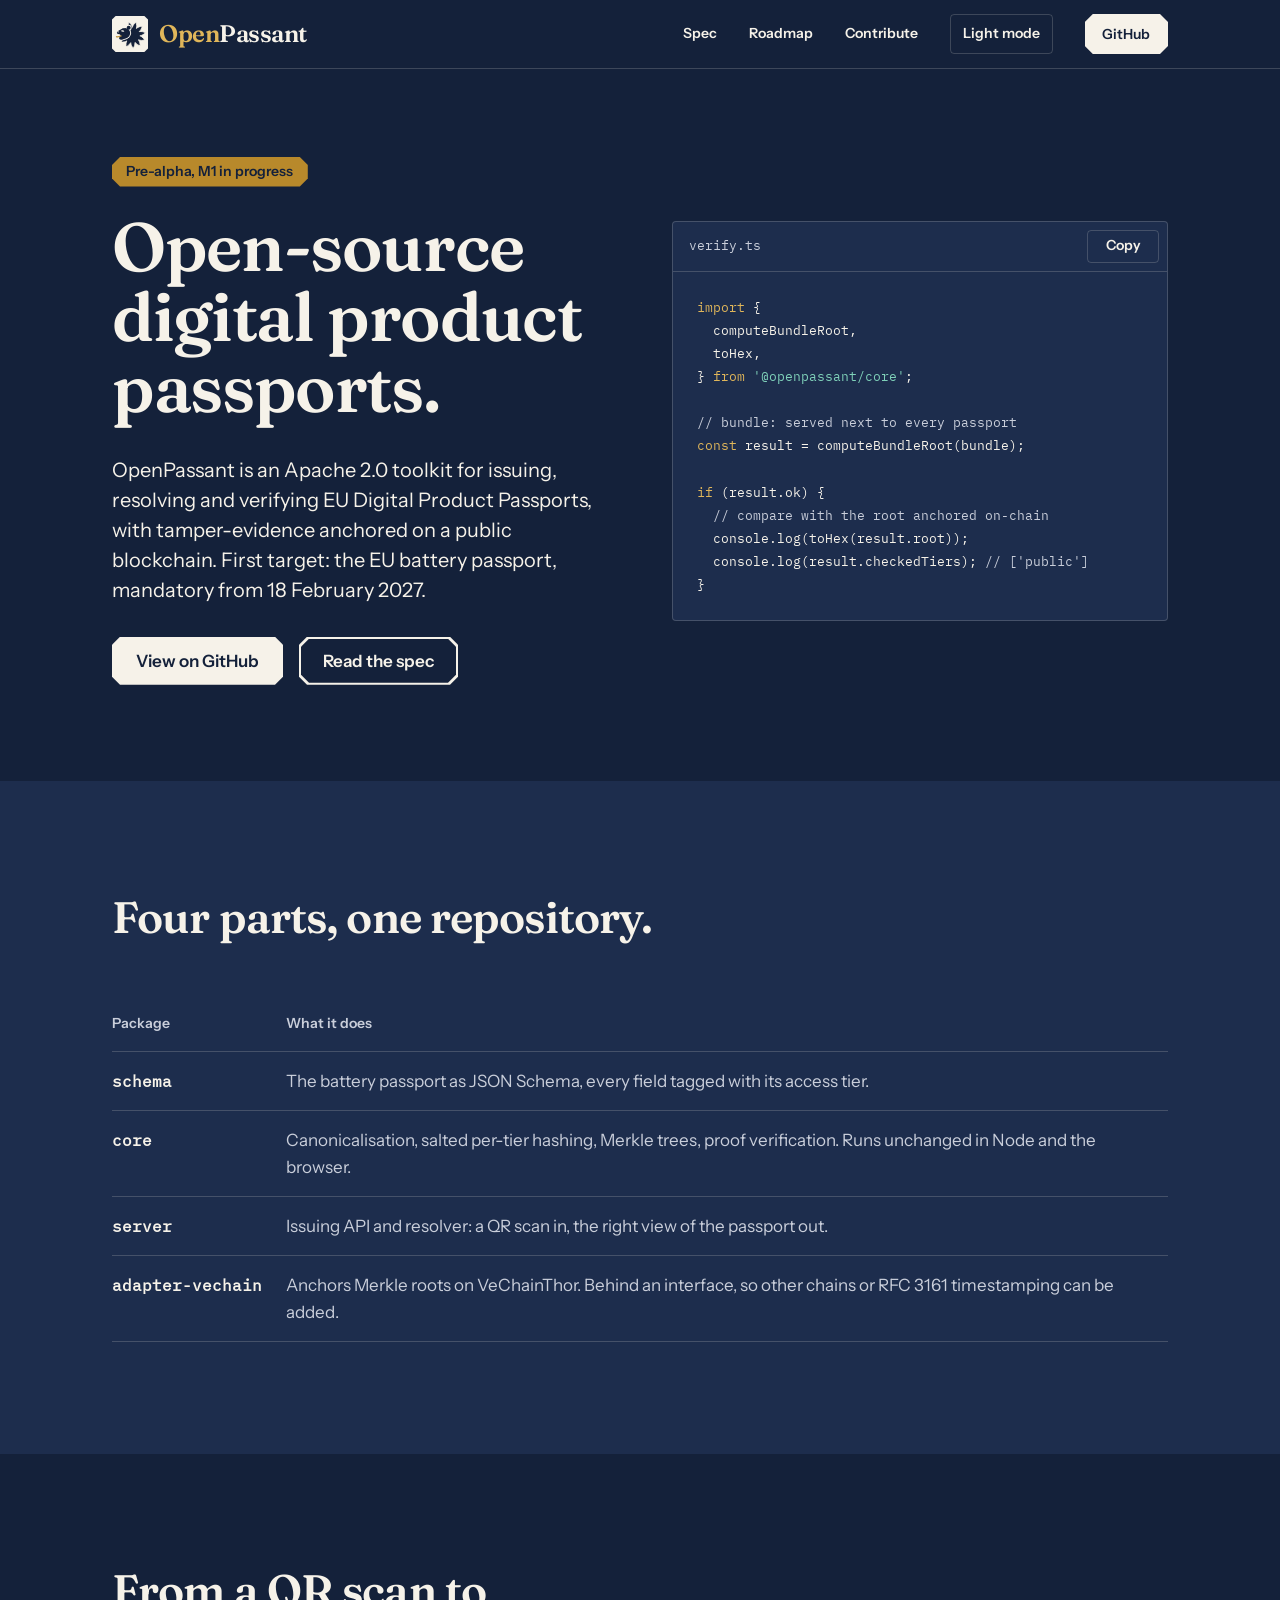
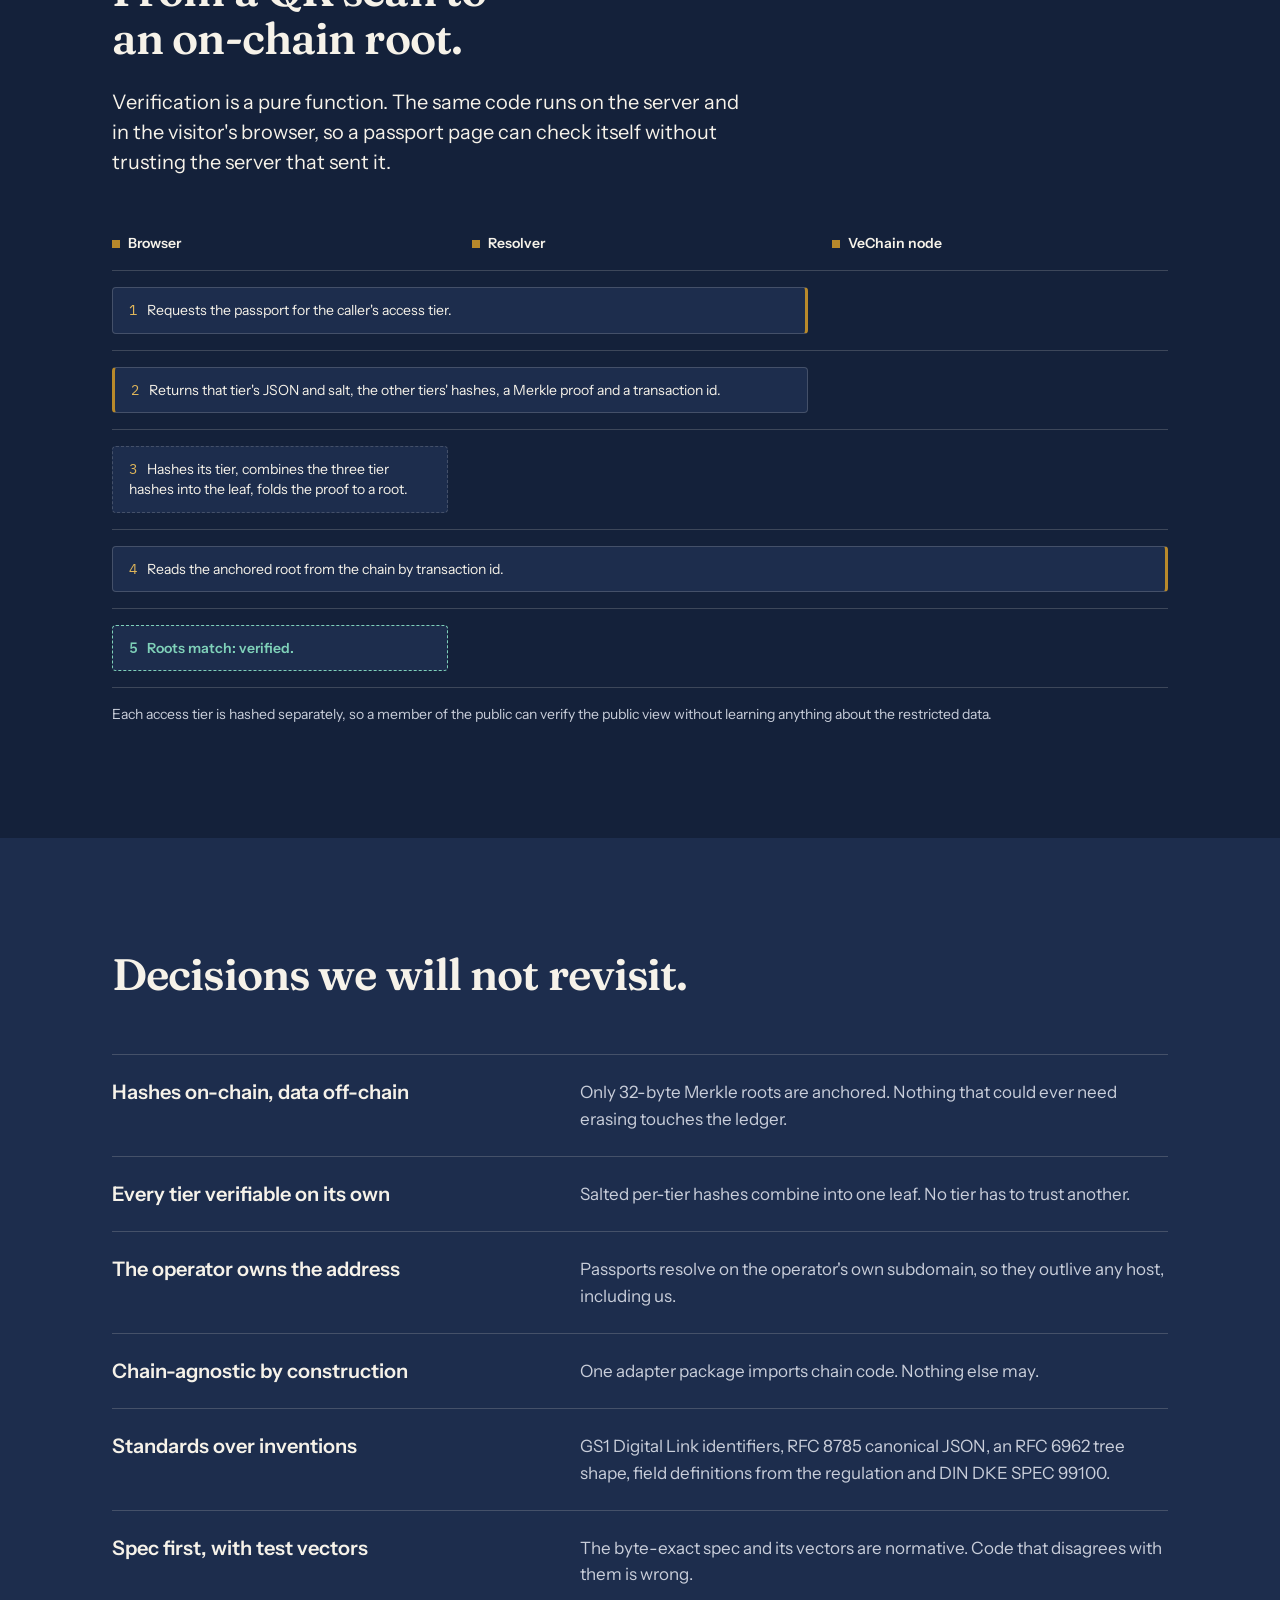
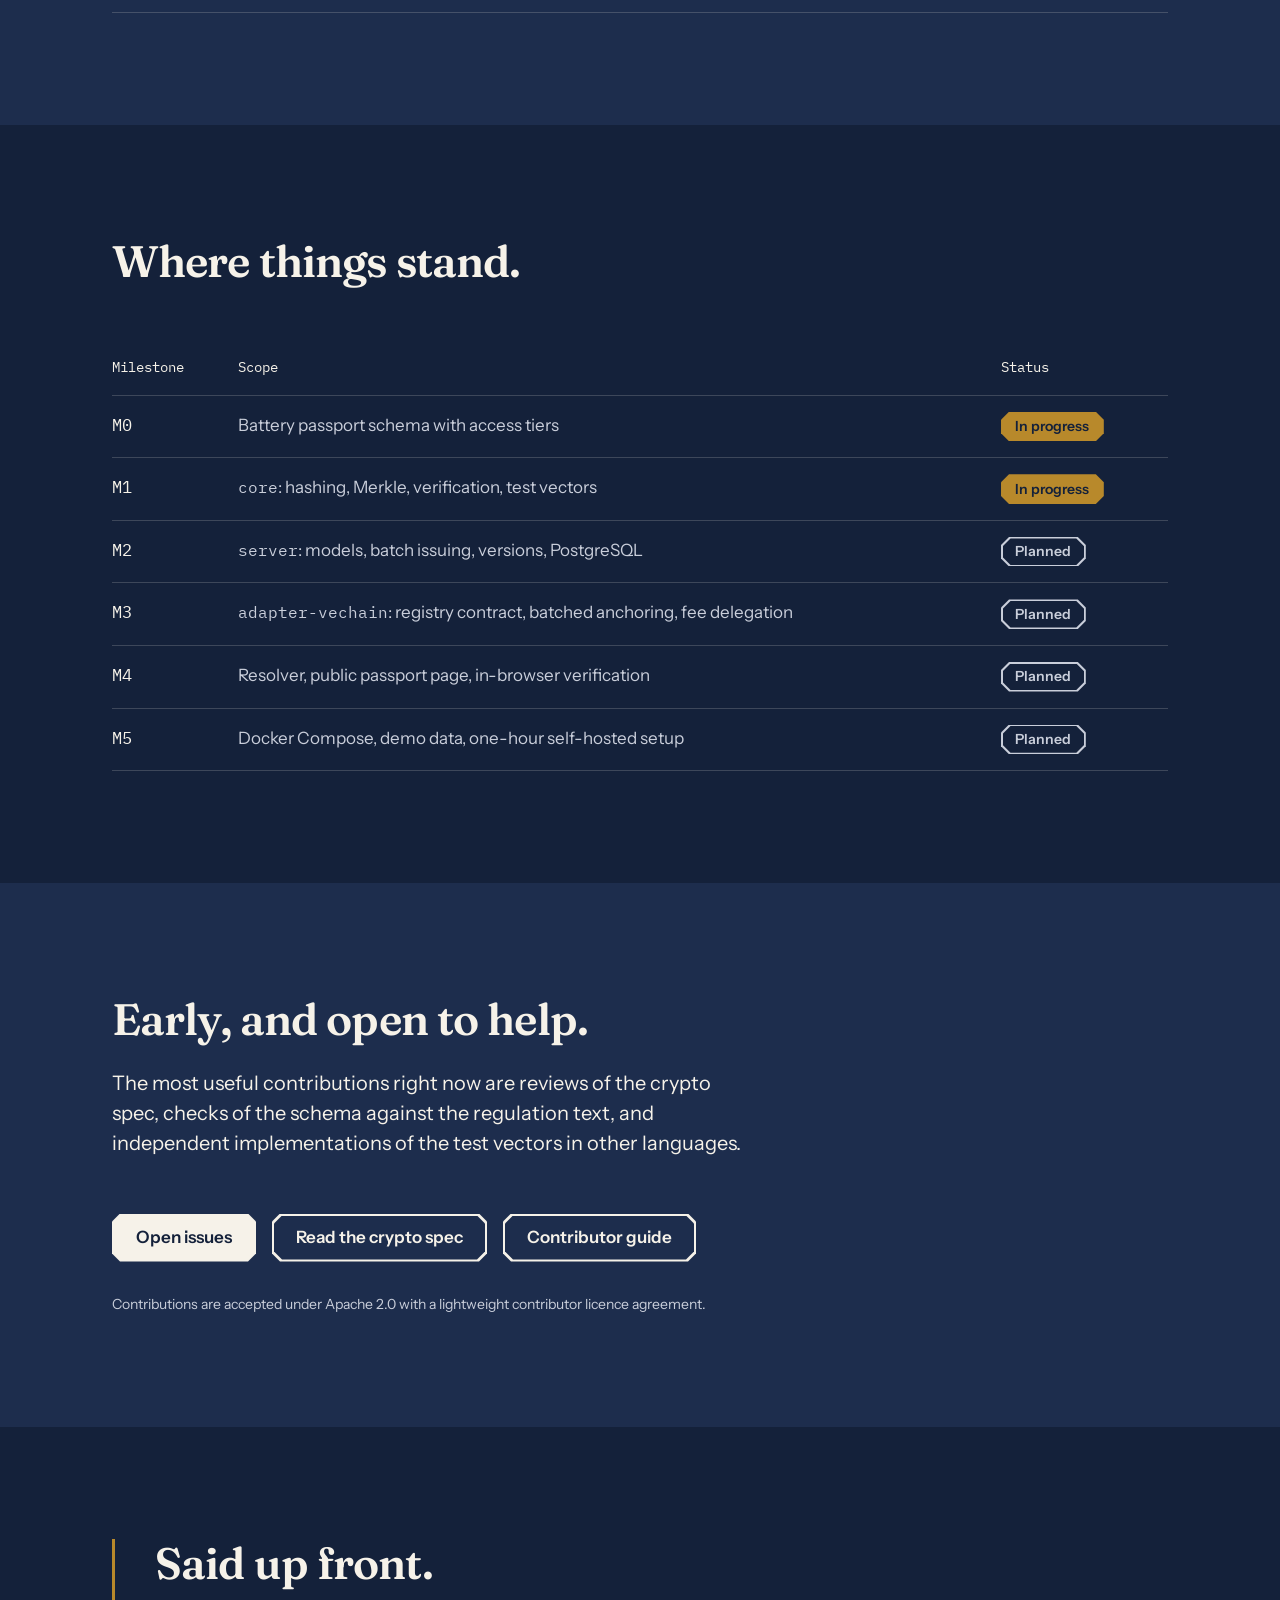
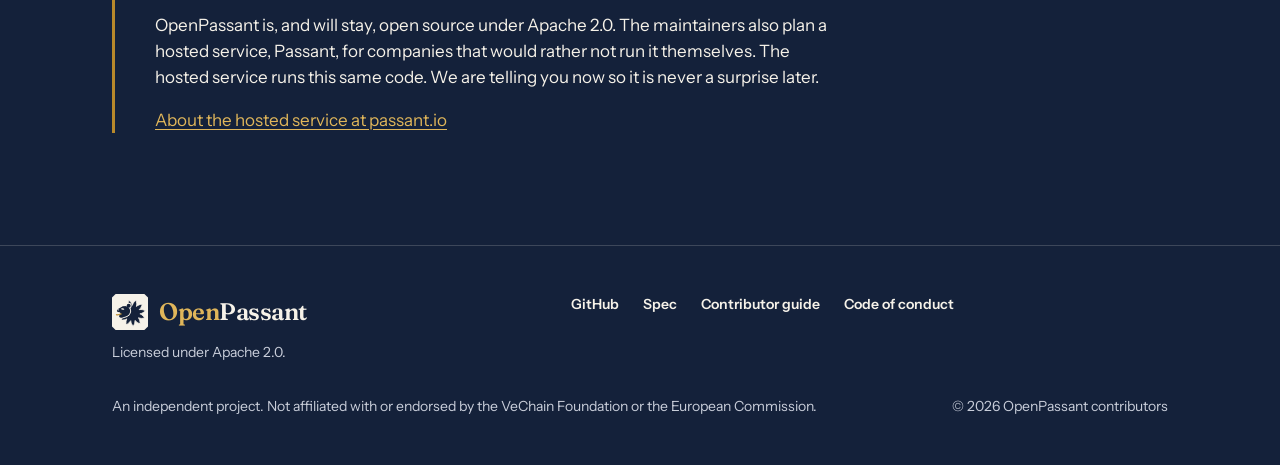
==== index.html @ 6a625992 "chore: import openpassant.org static site Initial import of the finished open-source project site (d" ====
<!doctype html>
<html lang="en" data-theme="dark" data-default-theme="dark">
<head>
<meta charset="utf-8">
<meta name="viewport" content="width=device-width, initial-scale=1">
<title>OpenPassant: open-source digital product passports</title>
<meta name="description" content="OpenPassant is an Apache 2.0 toolkit for issuing, resolving and verifying EU Digital Product Passports, with tamper-evidence anchored on a public blockchain.">
<link rel="icon" href="favicon.svg" type="image/svg+xml">
<meta name="theme-color" content="#14213A">
<script>
/* Apply a saved theme before first paint. Nothing else is stored. */
try { var t = localStorage.getItem('theme'); if (t === 'light' || t === 'dark') document.documentElement.setAttribute('data-theme', t); } catch (e) {}
</script>
<link rel="preload" href="assets/fonts/fraunces-latin-wght-normal.woff2" as="font" type="font/woff2" crossorigin>
<link rel="stylesheet" href="assets/css/tokens.css">
<link rel="stylesheet" href="assets/css/base.css">
<link rel="stylesheet" href="assets/css/page.css">
</head>
<body>
<a class="skip" href="#main">Skip to content</a>

<!-- TODO before launch: github.com/openpassant and @openpassant/core are intended names, not yet registered. -->

<header class="site-header">
  <div class="wrap">
    <a class="brand" href="/" aria-label="OpenPassant home">
      <img class="only-light" src="assets/img/passant-icon.svg" alt="" width="36" height="36">
      <img class="only-dark" src="assets/img/passant-icon-reversed.svg" alt="" width="36" height="36">
      <span class="wordmark"><span class="open">Open</span>Passant</span>
    </a>
    <nav class="nav" aria-label="Main">
      <a href="#verify">Spec</a>
      <a href="#roadmap">Roadmap</a>
      <a href="#contribute">Contribute</a>
      <button class="theme-toggle" type="button" data-theme-toggle>Light mode</button>
      <a class="btn btn--small" href="https://github.com/openpassant">GitHub</a>
    </nav>
    <details class="menu">
      <summary>Menu</summary>
      <div class="menu-panel">
        <a href="#verify">Spec</a>
        <a href="#roadmap">Roadmap</a>
        <a href="#contribute">Contribute</a>
        <a href="https://github.com/openpassant">GitHub</a>
        <button class="theme-toggle" type="button" data-theme-toggle>Light mode</button>
      </div>
    </details>
  </div>
</header>

<main id="main">

<section class="hero">
  <div class="wrap hero-grid">
    <div>
      <span class="badge badge--progress">Pre-alpha, M1 in progress</span>
      <h1>Open-source digital product passports.</h1>
      <p class="lede">OpenPassant is an Apache 2.0 toolkit for issuing, resolving and verifying EU Digital Product Passports, with tamper-evidence anchored on a public blockchain. First target: the EU battery passport, mandatory from 18 February 2027.</p>
      <div class="actions">
        <a class="btn" href="https://github.com/openpassant">View on GitHub</a>
        <a class="btn btn--ghost" href="https://github.com/openpassant/openpassant/blob/main/docs/crypto-spec.md">Read the spec</a>
      </div>
    </div>
    <div class="code">
      <div class="code-bar"><span>verify.ts</span><button type="button" data-copy="snippet">Copy</button></div>
<pre><code id="snippet"><span class="tok-k">import</span> {
  computeBundleRoot,
  toHex,
} <span class="tok-k">from</span> <span class="tok-s">'@openpassant/core'</span>;

<span class="tok-c">// bundle: served next to every passport</span>
<span class="tok-k">const</span> result = computeBundleRoot(bundle);

<span class="tok-k">if</span> (result.ok) {
  <span class="tok-c">// compare with the root anchored on-chain</span>
  console.log(toHex(result.root));
  console.log(result.checkedTiers); <span class="tok-c">// ['public']</span>
}</code></pre>
    </div>
  </div>
</section>

<section class="band band--alt" id="packages">
  <div class="wrap">
    <div class="section-head"><h2>Four parts, one repository.</h2></div>
    <div class="table-scroll">
      <table class="packages">
        <thead><tr><th scope="col">Package</th><th scope="col">What it does</th></tr></thead>
        <tbody>
          <tr><th scope="row"><code>schema</code></th><td>The battery passport as JSON Schema, every field tagged with its access tier.</td></tr>
          <tr><th scope="row"><code>core</code></th><td>Canonicalisation, salted per-tier hashing, Merkle trees, proof verification. Runs unchanged in Node and the browser.</td></tr>
          <tr><th scope="row"><code>server</code></th><td>Issuing API and resolver: a QR scan in, the right view of the passport out.</td></tr>
          <tr><th scope="row"><code>adapter-vechain</code></th><td>Anchors Merkle roots on VeChainThor. Behind an interface, so other chains or RFC 3161 timestamping can be added.</td></tr>
        </tbody>
      </table>
    </div>
  </div>
</section>

<section class="band" id="verify">
  <div class="wrap">
    <div class="section-head">
      <h2>From a QR scan to an on-chain root.</h2>
      <p class="lede">Verification is a pure function. The same code runs on the server and in the visitor's browser, so a passport page can check itself without trusting the server that sent it.</p>
    </div>
    <div class="seq">
      <div class="seq-lanes" aria-hidden="true"><span>Browser</span><span>Resolver</span><span>VeChain node</span></div>
      <ol class="seq-steps" role="list">
        <li class="from-1-to-2"><div class="seq-msg"><span class="route">Browser to resolver</span>Requests the passport for the caller's access tier.</div></li>
        <li class="from-2-to-1"><div class="seq-msg"><span class="route">Resolver to browser</span>Returns that tier's JSON and salt, the other tiers' hashes, a Merkle proof and a transaction id.</div></li>
        <li class="self-1"><div class="seq-msg"><span class="route">In the browser</span>Hashes its tier, combines the three tier hashes into the leaf, folds the proof to a root.</div></li>
        <li class="from-1-to-3"><div class="seq-msg"><span class="route">Browser to VeChain node</span>Reads the anchored root from the chain by transaction id.</div></li>
        <li class="self-1 seq-done"><div class="seq-msg"><span class="route">In the browser</span>Roots match: verified.</div></li>
      </ol>
    </div>
    <p class="small seq-key">Each access tier is hashed separately, so a member of the public can verify the public view without learning anything about the restricted data.</p>
  </div>
</section>

<section class="band band--alt" id="principles">
  <div class="wrap">
    <div class="section-head"><h2>Decisions we will not revisit.</h2></div>
    <dl class="ruled">
      <div class="ruled-row"><dt>Hashes on-chain, data off-chain</dt><dd>Only 32-byte Merkle roots are anchored. Nothing that could ever need erasing touches the ledger.</dd></div>
      <div class="ruled-row"><dt>Every tier verifiable on its own</dt><dd>Salted per-tier hashes combine into one leaf. No tier has to trust another.</dd></div>
      <div class="ruled-row"><dt>The operator owns the address</dt><dd>Passports resolve on the operator's own subdomain, so they outlive any host, including us.</dd></div>
      <div class="ruled-row"><dt>Chain-agnostic by construction</dt><dd>One adapter package imports chain code. Nothing else may.</dd></div>
      <div class="ruled-row"><dt>Standards over inventions</dt><dd>GS1 Digital Link identifiers, RFC 8785 canonical JSON, an RFC 6962 tree shape, field definitions from the regulation and DIN DKE SPEC 99100.</dd></div>
      <div class="ruled-row"><dt>Spec first, with test vectors</dt><dd>The byte-exact spec and its vectors are normative. Code that disagrees with them is wrong.</dd></div>
    </dl>
  </div>
</section>

<section class="band" id="roadmap">
  <div class="wrap">
    <div class="section-head"><h2>Where things stand.</h2></div>
    <div class="table-scroll">
      <!-- Edit by hand. Status classes: badge--planned, badge--progress, badge--ok (done). -->
      <table class="roadmap">
        <thead><tr><th scope="col">Milestone</th><th scope="col">Scope</th><th scope="col">Status</th></tr></thead>
        <tbody>
          <tr><th scope="row">M0</th><td>Battery passport schema with access tiers</td><td><span class="badge badge--progress">In progress</span></td></tr>
          <tr><th scope="row">M1</th><td><code>core</code>: hashing, Merkle, verification, test vectors</td><td><span class="badge badge--progress">In progress</span></td></tr>
          <tr><th scope="row">M2</th><td><code>server</code>: models, batch issuing, versions, PostgreSQL</td><td><span class="badge badge--planned">Planned</span></td></tr>
          <tr><th scope="row">M3</th><td><code>adapter-vechain</code>: registry contract, batched anchoring, fee delegation</td><td><span class="badge badge--planned">Planned</span></td></tr>
          <tr><th scope="row">M4</th><td>Resolver, public passport page, in-browser verification</td><td><span class="badge badge--planned">Planned</span></td></tr>
          <tr><th scope="row">M5</th><td>Docker Compose, demo data, one-hour self-hosted setup</td><td><span class="badge badge--planned">Planned</span></td></tr>
        </tbody>
      </table>
    </div>
  </div>
</section>

<section class="band band--alt" id="contribute">
  <div class="wrap">
    <div class="section-head">
      <h2>Early, and open to help.</h2>
      <p class="lede">The most useful contributions right now are reviews of the crypto spec, checks of the schema against the regulation text, and independent implementations of the test vectors in other languages.</p>
    </div>
    <div class="actions" style="margin-top: 0">
      <a class="btn" href="https://github.com/openpassant/openpassant/issues">Open issues</a>
      <a class="btn btn--ghost" href="https://github.com/openpassant/openpassant/blob/main/docs/crypto-spec.md">Read the crypto spec</a>
      <a class="btn btn--ghost" href="https://github.com/openpassant/openpassant/blob/main/CONTRIBUTING.md">Contributor guide</a>
    </div>
    <p class="small" style="margin-top: var(--space-8)">Contributions are accepted under Apache 2.0 with a lightweight contributor licence agreement.</p>
  </div>
</section>

<section class="band" id="hosted">
  <div class="wrap">
    <div class="disclosure prose">
      <h2>Said up front.</h2>
      <p style="margin-top: var(--space-6)">OpenPassant is, and will stay, open source under Apache 2.0. The maintainers also plan a hosted service, Passant, for companies that would rather not run it themselves. The hosted service runs this same code. We are telling you now so it is never a surprise later.</p>
      <p><a href="https://passant.io">About the hosted service at passant.io</a></p>
    </div>
  </div>
</section>

</main>

<footer class="site-footer">
  <div class="wrap">
    <div>
      <a class="brand" href="/" aria-label="OpenPassant home">
        <img class="only-light" src="assets/img/passant-icon.svg" alt="" width="36" height="36">
        <img class="only-dark" src="assets/img/passant-icon-reversed.svg" alt="" width="36" height="36">
        <span class="wordmark"><span class="open">Open</span>Passant</span>
      </a>
      <p>Licensed under Apache 2.0.</p>
    </div>
    <nav class="footer-links" aria-label="Footer">
      <a href="https://github.com/openpassant">GitHub</a>
      <a href="https://github.com/openpassant/openpassant/blob/main/docs/crypto-spec.md">Spec</a>
      <a href="https://github.com/openpassant/openpassant/blob/main/CONTRIBUTING.md">Contributor guide</a>
      <a href="https://github.com/openpassant/openpassant/blob/main/CODE_OF_CONDUCT.md">Code of conduct</a>
    </nav>
    <div class="footer-note">
      <span>An independent project. Not affiliated with or endorsed by the VeChain Foundation or the European Commission.</span>
      <span>© 2026 OpenPassant contributors</span>
    </div>
  </div>
</footer>

<script src="assets/js/site.js" defer></script>
</body>
</html>
---- assets/css/tokens.css ----
/* Passant design tokens v0.1. One system, two expressions:
   passant.com defaults to the light theme, openpassant.org to the dark theme.
   Contrast ratios in comments are WCAG 2.x, measured, not estimated. */

:root {
  /* Brand colours */
  --ink: #14213A;            /* primary text and marks. 14.4:1 on ivory */
  --ivory: #F6F2E9;          /* primary ground */
  --ivory-deep: #EDE6D6;     /* alternate section ground on light */
  --ink-raised: #1D2D4D;     /* cards and code blocks on dark */
  --gold: #B8892B;           /* SHAPES ONLY on ivory (2.8:1). Fine as text on ink (5.1:1) */
  --gold-text-large: #8F6A1E;/* gold text at 24px and above on ivory (4.4:1) */
  --gold-text: #7E5C17;      /* gold text at any size on ivory (5.5:1) */
  --gold-on-ink: #E0B65A;    /* gold text and links on ink (8.4:1) */

  /* Neutrals */
  --muted: #5A6274;          /* secondary text on ivory (5.5:1) */
  --muted-on-ink: #C9CEDA;   /* secondary text on ink (10.2:1) */
  --line: rgba(20, 33, 58, 0.16);
  --line-on-ink: rgba(246, 242, 233, 0.18);

  /* Status. "Verified" is the most important state in the product. */
  --verified: #246B5A;       /* on ivory (5.7:1) */
  --verified-on-ink: #7FD1B9;/* on ink (9.0:1) */
  --failed: #A8421F;         /* on ivory (5.4:1) */
  --failed-on-ink: #F0997A;  /* on ink (7.3:1) */

  /* Typography */
  --font-display: 'Fraunces', Georgia, 'Times New Roman', serif;       /* weight 600, tracking -0.02em */
  --font-body: 'Instrument Sans', 'Helvetica Neue', Arial, sans-serif; /* weights 400 and 600 */
  --font-mono: 'IBM Plex Mono', ui-monospace, 'SFMono-Regular', Menlo, monospace;

  --text-xs: 0.75rem;    /* 12px labels, uppercase, tracking 0.08em, weight 600 */
  --text-sm: 0.875rem;
  --text-base: 1.0625rem;/* 17px body, line-height 1.55 */
  --text-lg: 1.25rem;
  --text-xl: 1.75rem;
  --text-2xl: 2.5rem;
  --text-3xl: clamp(2.5rem, 6vw, 4.25rem); /* hero, line-height 1.05 */

  /* Spacing, 4px base */
  --space-1: 0.25rem; --space-2: 0.5rem; --space-3: 0.75rem; --space-4: 1rem;
  --space-6: 1.5rem;  --space-8: 2rem;   --space-12: 3rem;   --space-16: 4rem;
  --space-24: 6rem;   --space-32: 8rem;
  --measure: 66ch;          /* max line length for prose */
  --page: 72rem;            /* max content width */

  /* Shape. The signature is the hallmark cartouche: clipped corners, not rounded ones. */
  --clip: 8px;
  --cartouche: polygon(var(--clip) 0, calc(100% - var(--clip)) 0, 100% var(--clip),
               100% calc(100% - var(--clip)), calc(100% - var(--clip)) 100%,
               var(--clip) 100%, 0 calc(100% - var(--clip)), 0 var(--clip));
  --radius: 4px;            /* everything that is not a cartouche */

  /* Motion */
  --ease: cubic-bezier(0.2, 0, 0, 1);
  --dur: 180ms;
}

/* Semantic roles. Components use these, never the raw colours above. */
:root, [data-theme="light"] {
  --bg: var(--ivory); --bg-alt: var(--ivory-deep); --surface: #FFFFFF;
  --fg: var(--ink); --fg-muted: var(--muted); --border: var(--line);
  --accent-shape: var(--gold); --accent-text: var(--gold-text); --link: var(--ink);
  --ok: var(--verified); --bad: var(--failed);
  --button-bg: var(--ink); --button-fg: var(--ivory);
}
[data-theme="dark"] {
  --bg: var(--ink); --bg-alt: var(--ink-raised); --surface: var(--ink-raised);
  --fg: var(--ivory); --fg-muted: var(--muted-on-ink); --border: var(--line-on-ink);
  --accent-shape: var(--gold); --accent-text: var(--gold-on-ink); --link: var(--gold-on-ink);
  --ok: var(--verified-on-ink); --bad: var(--failed-on-ink);
  --button-bg: var(--ivory); --button-fg: var(--ink);
}
@media (prefers-reduced-motion: reduce) { :root { --dur: 0ms; } }
---- assets/css/base.css ----
/* Passant shared base styles. Used unchanged by passant.io and openpassant.org.
   Depends on tokens.css being loaded first. */

/* ---------- Fonts (self-hosted, SIL OFL 1.1) ---------- */
@font-face { font-family: 'Fraunces'; font-style: normal; font-weight: 100 900; font-display: swap;
  src: url('../fonts/fraunces-latin-wght-normal.woff2') format('woff2-variations');
  unicode-range: U+0000-00FF,U+0131,U+0152-0153,U+02BB-02BC,U+02C6,U+02DA,U+02DC,U+0304,U+0308,U+0329,U+2000-206F,U+20AC,U+2122,U+2191,U+2193,U+2212,U+2215,U+FEFF,U+FFFD; }
@font-face { font-family: 'Fraunces'; font-style: normal; font-weight: 100 900; font-display: swap;
  src: url('../fonts/fraunces-latin-ext-wght-normal.woff2') format('woff2-variations');
  unicode-range: U+0100-02BA,U+02BD-02C5,U+02C7-02CC,U+02CE-02D7,U+02DD-02FF,U+0304,U+0308,U+0329,U+1D00-1DBF,U+1E00-1E9F,U+1EF2-1EFF,U+2020,U+20A0-20AB,U+20AD-20C0,U+2113,U+2C60-2C7F,U+A720-A7FF; }
@font-face { font-family: 'Instrument Sans'; font-style: normal; font-weight: 400 700; font-display: swap;
  src: url('../fonts/instrument-sans-latin-wght-normal.woff2') format('woff2-variations');
  unicode-range: U+0000-00FF,U+0131,U+0152-0153,U+02BB-02BC,U+02C6,U+02DA,U+02DC,U+0304,U+0308,U+0329,U+2000-206F,U+20AC,U+2122,U+2191,U+2193,U+2212,U+2215,U+FEFF,U+FFFD; }
@font-face { font-family: 'Instrument Sans'; font-style: normal; font-weight: 400 700; font-display: swap;
  src: url('../fonts/instrument-sans-latin-ext-wght-normal.woff2') format('woff2-variations');
  unicode-range: U+0100-02BA,U+02BD-02C5,U+02C7-02CC,U+02CE-02D7,U+02DD-02FF,U+0304,U+0308,U+0329,U+1D00-1DBF,U+1E00-1E9F,U+1EF2-1EFF,U+2020,U+20A0-20AB,U+20AD-20C0,U+2113,U+2C60-2C7F,U+A720-A7FF; }
@font-face { font-family: 'IBM Plex Mono'; font-style: normal; font-weight: 400; font-display: swap;
  src: url('../fonts/ibm-plex-mono-latin-400-normal.woff2') format('woff2'); }

/* ---------- Reset and page ---------- */
*, *::before, *::after { box-sizing: border-box; }
html { -webkit-text-size-adjust: 100%; scroll-behavior: smooth; scroll-padding-top: 5rem; }
@media (prefers-reduced-motion: reduce) { html { scroll-behavior: auto; } }
body { margin: 0; background: var(--bg); color: var(--fg); font-family: var(--font-body);
  font-size: var(--text-base); line-height: 1.55; -webkit-font-smoothing: antialiased; }
img, svg { max-width: 100%; display: block; }
a { color: var(--link); text-underline-offset: 0.18em; text-decoration-thickness: 1px; }
a:hover { text-decoration-thickness: 2px; }
:focus-visible { outline: 3px solid var(--accent-shape); outline-offset: 3px; border-radius: 2px; }
h1, h2, h3, p, ul, ol, dl, dd, figure { margin: 0; }
ul[role="list"], ol[role="list"] { list-style: none; padding: 0; }
code, .mono { font-family: var(--font-mono); font-size: 0.92em; }
.visually-hidden { position: absolute; width: 1px; height: 1px; overflow: hidden; clip: rect(0 0 0 0); white-space: nowrap; }
.skip { position: absolute; left: var(--space-4); top: -4rem; background: var(--button-bg); color: var(--button-fg); padding: var(--space-2) var(--space-4); z-index: 20; }
.skip:focus { top: var(--space-4); }

/* A section with data-theme set re-scopes every semantic role, so bands can invert locally. */
[data-theme] { background: var(--bg); color: var(--fg); }

/* ---------- Layout ---------- */
.wrap { width: 100%; max-width: var(--page); margin-inline: auto; padding-inline: clamp(1.25rem, 5vw, 3rem); }
.band { padding-block: clamp(3.5rem, 9vw, 7rem); --here: var(--bg); }
.band--alt { background: var(--bg-alt); --here: var(--bg-alt); }
.band--tight { padding-block: clamp(2.5rem, 6vw, 4.5rem); }
.prose { max-width: var(--measure); }
.prose > * + * { margin-top: var(--space-4); }
.lede { font-size: var(--text-lg); line-height: 1.5; color: var(--fg); max-width: 40rem; }
.small { font-size: var(--text-sm); color: var(--fg-muted); }

/* ---------- Type ---------- */
h1, h2 { font-family: var(--font-display); font-weight: 600; letter-spacing: -0.02em; text-wrap: balance; }
h1 { font-size: var(--text-3xl); line-height: 1.04; }
h2 { font-size: clamp(1.85rem, 4.2vw, 2.75rem); line-height: 1.1; max-width: 22ch; }
h2.wide { max-width: 30ch; }
h3 { font-family: var(--font-body); font-size: var(--text-lg); font-weight: 600; line-height: 1.3; }
.section-head { margin-bottom: clamp(2rem, 5vw, 3.5rem); }
.section-head > p { margin-top: var(--space-6); }

/* ---------- Header ---------- */
.site-header { position: sticky; top: 0; z-index: 10; background: var(--bg); border-bottom: 1px solid var(--border); }
.site-header .wrap { display: flex; align-items: center; justify-content: space-between; gap: var(--space-6); min-height: 4.25rem; }
.brand { display: inline-flex; align-items: center; gap: 0.7rem; text-decoration: none; color: var(--fg); }
.brand img { height: 2.25rem; width: auto; }
.brand .wordmark { font-family: var(--font-display); font-weight: 600; font-size: 1.5rem; letter-spacing: -0.02em; line-height: 1; }
.brand .wordmark .open { color: var(--accent-text); }
.only-dark { display: none; }
[data-theme="dark"] .only-dark { display: block; }
[data-theme="dark"] .only-light { display: none; }
.nav { display: none; align-items: center; gap: var(--space-8); }
.nav a:not(.btn) { color: var(--fg); text-decoration: none; font-weight: 600; font-size: var(--text-sm); }
.nav a:not(.btn):hover { text-decoration: underline; }
@media (min-width: 52rem) { .nav { display: flex; } .menu { display: none; } }
.menu { position: relative; }
.menu summary { list-style: none; cursor: pointer; font-weight: 600; font-size: var(--text-sm); padding: var(--space-2) var(--space-3); border: 1px solid var(--border); border-radius: var(--radius); }
.menu summary::-webkit-details-marker { display: none; }
.menu[open] summary { background: var(--bg-alt); }
.menu-panel { position: absolute; right: 0; top: calc(100% + 0.5rem); min-width: 15rem; background: var(--bg); border: 1px solid var(--border); border-radius: var(--radius); padding: var(--space-3); display: grid; gap: var(--space-1); box-shadow: 0 12px 32px rgba(20, 33, 58, 0.18); }
.menu-panel a { padding: var(--space-3); color: var(--fg); text-decoration: none; font-weight: 600; border-radius: var(--radius); }
.menu-panel a:hover { background: var(--bg-alt); }
.theme-toggle { background: none; border: 1px solid var(--border); color: var(--fg); border-radius: var(--radius); font: inherit; font-size: var(--text-sm); font-weight: 600; padding: var(--space-2) var(--space-3); cursor: pointer; }
.theme-toggle:hover { background: var(--bg-alt); }

/* ---------- Cartouche: the clipped-corner signature shape ---------- */
.btn { display: inline-flex; align-items: center; justify-content: center; gap: var(--space-2); min-height: 3rem;
  padding: 0.7rem 1.5rem; border: 0; cursor: pointer; text-decoration: none; font: inherit; font-weight: 600; line-height: 1.2;
  background: var(--button-bg); color: var(--button-fg); clip-path: var(--cartouche);
  transition: transform var(--dur) var(--ease); }
.btn:hover { transform: translateY(-1px); }
.btn:active { transform: translateY(0); }
/* clip-path hides a normal outline, so focus is drawn inside the shape */
.btn:focus-visible { outline: none; box-shadow: inset 0 0 0 3px var(--accent-shape); }
.btn--small { min-height: 2.5rem; padding: 0.5rem 1.1rem; font-size: var(--text-sm); }
.btn--ghost { position: relative; isolation: isolate; background: var(--fg); color: var(--fg); }
.btn--ghost::before { content: ""; position: absolute; inset: 2px; z-index: -1; background: var(--here, var(--bg)); clip-path: var(--cartouche); }
.btn--ghost:focus-visible { box-shadow: none; }
.btn--ghost:focus-visible::before { background: var(--bg-alt); box-shadow: inset 0 0 0 2px var(--accent-shape); }
.actions { display: flex; flex-wrap: wrap; gap: var(--space-4); margin-top: var(--space-8); }

.badge { display: inline-flex; align-items: center; gap: 0.5rem; padding: 0.4rem 0.9rem; font-size: var(--text-sm); font-weight: 600; line-height: 1.2;
  --clip: 6px; clip-path: var(--cartouche); background: var(--fg-muted); color: var(--bg); }
.badge--ok { background: var(--ok); color: var(--bg); }
.badge--progress { background: var(--accent-shape); color: var(--ink); }
.badge--planned { position: relative; isolation: isolate; background: var(--fg-muted); color: var(--fg-muted); }
.badge--planned::before { content: ""; position: absolute; inset: 1.5px; z-index: -1; background: var(--here, var(--bg)); clip-path: var(--cartouche); }

/* ---------- Ruled lists: hairlines carry structure instead of cards ---------- */
.ruled { display: grid; gap: 0; }
.ruled > * { padding-block: var(--space-6); border-top: 1px solid var(--border); }
.ruled > *:last-child { border-bottom: 1px solid var(--border); }
.ruled-row { display: grid; gap: var(--space-2) var(--space-12); }
@media (min-width: 46rem) { .ruled-row { grid-template-columns: minmax(0, 5fr) minmax(0, 7fr); } }
.ruled-row dt, .ruled-row h3 { font-weight: 600; font-size: var(--text-lg); line-height: 1.3; }
.ruled-row dd, .ruled-row p { color: var(--fg-muted); }
[data-theme="dark"] .ruled-row dd, [data-theme="dark"] .ruled-row p { color: var(--fg-muted); }

.columns { display: grid; gap: var(--space-8); }
@media (min-width: 46rem) { .columns { grid-template-columns: repeat(3, minmax(0, 1fr)); gap: 0; }
  .columns > * { padding-inline: var(--space-8); border-left: 1px solid var(--border); }
  .columns > *:first-child { padding-left: 0; border-left: 0; } }
.columns h3 { margin-bottom: var(--space-2); }
.columns p { color: var(--fg-muted); }

/* ---------- FAQ ---------- */
.faq details { border-top: 1px solid var(--border); }
.faq details:last-child { border-bottom: 1px solid var(--border); }
.faq summary { cursor: pointer; list-style: none; display: flex; justify-content: space-between; gap: var(--space-6); padding-block: var(--space-6); font-weight: 600; font-size: var(--text-lg); line-height: 1.35; }
.faq summary::-webkit-details-marker { display: none; }
.faq summary::after { content: ""; flex: none; width: 0.7rem; height: 0.7rem; margin-top: 0.35rem; border-right: 2px solid var(--fg); border-bottom: 2px solid var(--fg); transform: rotate(45deg); transition: transform var(--dur) var(--ease); }
.faq details[open] summary::after { transform: rotate(-135deg); margin-top: 0.7rem; }
.faq details p { padding-bottom: var(--space-6); max-width: var(--measure); color: var(--fg-muted); }

/* ---------- Tables ---------- */
.table-scroll { overflow-x: auto; }
table { width: 100%; border-collapse: collapse; font-size: var(--text-base); }
th, td { text-align: left; vertical-align: top; padding: var(--space-4) var(--space-6) var(--space-4) 0; border-top: 1px solid var(--border); }
thead th { border-top: 0; font-size: var(--text-sm); color: var(--fg-muted); font-weight: 600; }
tbody tr:last-child th, tbody tr:last-child td { border-bottom: 1px solid var(--border); }
tbody th { font-weight: 600; white-space: nowrap; }
td { color: var(--fg-muted); }

/* ---------- Footer ---------- */
.site-footer { border-top: 1px solid var(--border); padding-block: var(--space-12); font-size: var(--text-sm); color: var(--fg-muted); }
.site-footer .wrap { display: grid; gap: var(--space-8); }
@media (min-width: 46rem) { .site-footer .wrap { grid-template-columns: minmax(0, 5fr) minmax(0, 7fr); } }
.site-footer .brand { margin-bottom: var(--space-3); }
.footer-links { display: flex; flex-wrap: wrap; gap: var(--space-3) var(--space-6); align-content: start; }
.footer-links a { color: var(--fg); font-weight: 600; text-decoration: none; }
.footer-links a:hover { text-decoration: underline; }
.footer-note { grid-column: 1 / -1; display: flex; flex-wrap: wrap; gap: var(--space-3) var(--space-8); justify-content: space-between; align-items: center; }
---- assets/css/page.css ----
/* openpassant.org page styles. Code and diagrams carry this page. */

.hero { padding-block: clamp(3rem, 7vw, 5.5rem) clamp(3.5rem, 8vw, 6rem); }
.hero-grid { display: grid; gap: clamp(2.5rem, 5vw, 4rem); align-items: center; }
@media (min-width: 62rem) { .hero-grid { grid-template-columns: minmax(0, 6fr) minmax(0, 6fr); } }
.hero h1 { max-width: 12ch; margin-top: var(--space-6); }
.hero .lede { margin-top: var(--space-8); }

/* ---------- Code ---------- */
.code { background: var(--surface); border: 1px solid var(--border); border-radius: var(--radius); overflow: hidden; }
.code-bar { display: flex; align-items: center; justify-content: space-between; gap: var(--space-4); padding: var(--space-2) var(--space-2) var(--space-2) var(--space-4); border-bottom: 1px solid var(--border); font-family: var(--font-mono); font-size: 0.8rem; color: var(--fg-muted); }
.code-bar button { font: inherit; font-family: var(--font-body); font-weight: 600; font-size: var(--text-sm); color: var(--fg); background: none; border: 1px solid var(--border); border-radius: var(--radius); padding: 0.3rem 0.7rem; cursor: pointer; min-width: 4.5rem; }
.code-bar button:hover { background: var(--bg); }
.code pre { margin: 0; padding: var(--space-6); overflow-x: auto; font-family: var(--font-mono); font-size: 0.875rem; line-height: 1.65; color: var(--fg); tab-size: 2; }
.tok-k { color: var(--accent-text); }
.tok-s { color: var(--ok); }
.tok-c { color: var(--fg-muted); }

/* ---------- Packages ---------- */
.packages th code { font-size: 1rem; color: var(--fg); }

/* ---------- Sequence: three lanes, five real steps ---------- */
.seq { --lanes: 3; }
.seq-lanes, .seq-steps li { display: grid; grid-template-columns: repeat(3, minmax(0, 1fr)); column-gap: var(--space-6); }
.seq-lanes { font-weight: 600; font-size: var(--text-sm); padding-bottom: var(--space-4); border-bottom: 1px solid var(--border); }
.seq-lanes span { display: flex; align-items: center; gap: var(--space-2); }
.seq-lanes span::before { content: ""; width: 0.5rem; height: 0.5rem; background: var(--accent-shape); }
.seq-steps { counter-reset: seq; position: relative; }
.seq-steps li { counter-increment: seq; padding-block: var(--space-4); border-bottom: 1px solid var(--border); align-items: center; }
.seq-msg { position: relative; padding: var(--space-3) var(--space-4); background: var(--surface); border: 1px solid var(--border); border-radius: var(--radius); font-size: var(--text-sm); line-height: 1.45; }
.seq-msg::before { content: counter(seq); font-family: var(--font-mono); color: var(--accent-text); margin-right: 0.6rem; }
.seq-msg .route { display: none; }
.from-1-to-2 .seq-msg, .from-2-to-1 .seq-msg { grid-column: 1 / 3; }
.from-1-to-3 .seq-msg, .from-3-to-1 .seq-msg { grid-column: 1 / 4; }
.self-1 .seq-msg { grid-column: 1 / 2; }
/* direction markers: a gold edge on the receiving side */
.from-1-to-2 .seq-msg, .from-1-to-3 .seq-msg { border-right: 3px solid var(--accent-shape); }
.from-2-to-1 .seq-msg, .from-3-to-1 .seq-msg { border-left: 3px solid var(--accent-shape); }
.self-1 .seq-msg { border-style: dashed; }
.seq-done .seq-msg { border-color: var(--ok); color: var(--ok); font-weight: 600; }
.seq-done .seq-msg::before { color: var(--ok); }
@media (max-width: 40rem) {
  .seq-lanes { display: none; }
  .seq-steps li { display: block; }
  .seq-msg .route { display: block; font-weight: 600; color: var(--fg-muted); font-size: 0.78rem; margin-bottom: 0.2rem; }
  .from-1-to-2 .seq-msg, .from-1-to-3 .seq-msg, .from-2-to-1 .seq-msg, .from-3-to-1 .seq-msg { border-right-width: 1px; border-left: 3px solid var(--accent-shape); }
}
.seq-key { margin-top: var(--space-4); }

/* ---------- Roadmap ---------- */
.roadmap td:last-child { white-space: nowrap; }
.roadmap th { font-family: var(--font-mono); font-weight: 400; color: var(--fg); }

/* ---------- Disclosure ---------- */
.disclosure { border-left: 3px solid var(--accent-shape); padding-left: clamp(1.25rem, 4vw, 2.5rem); }
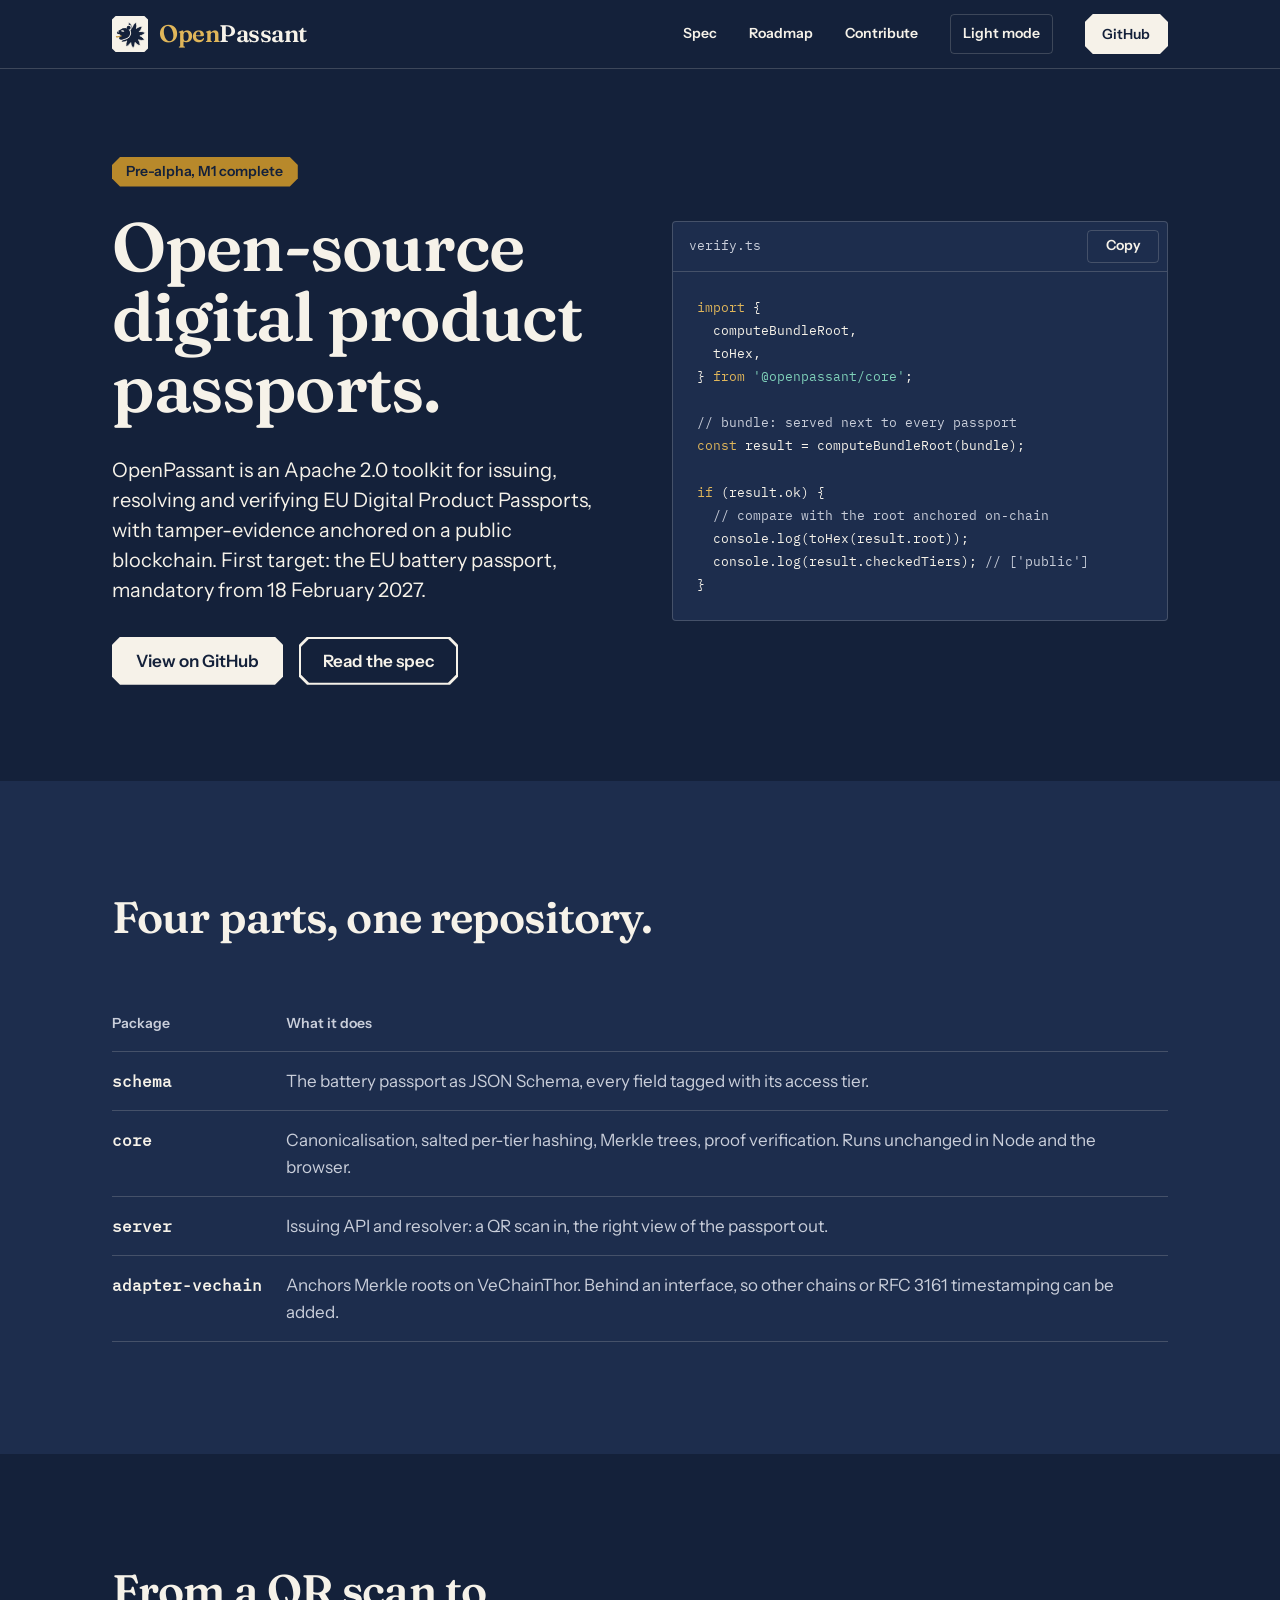
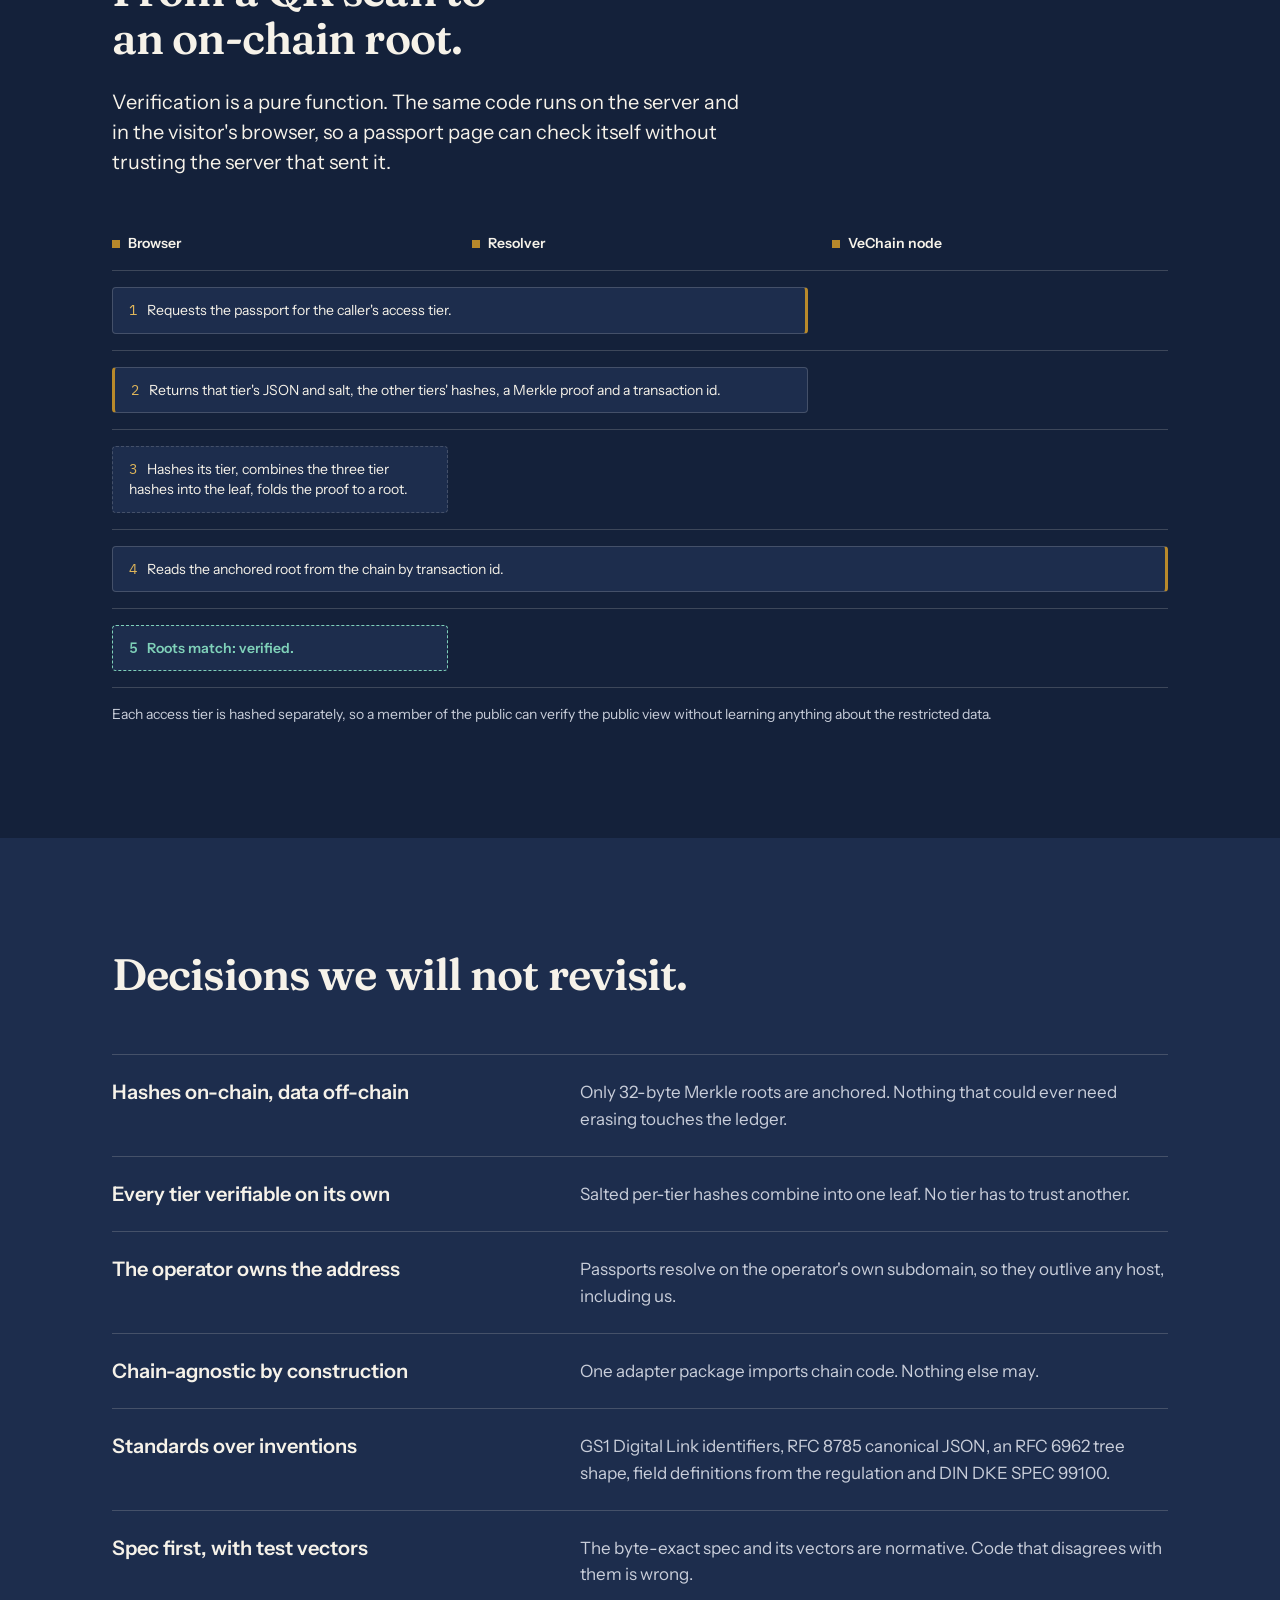
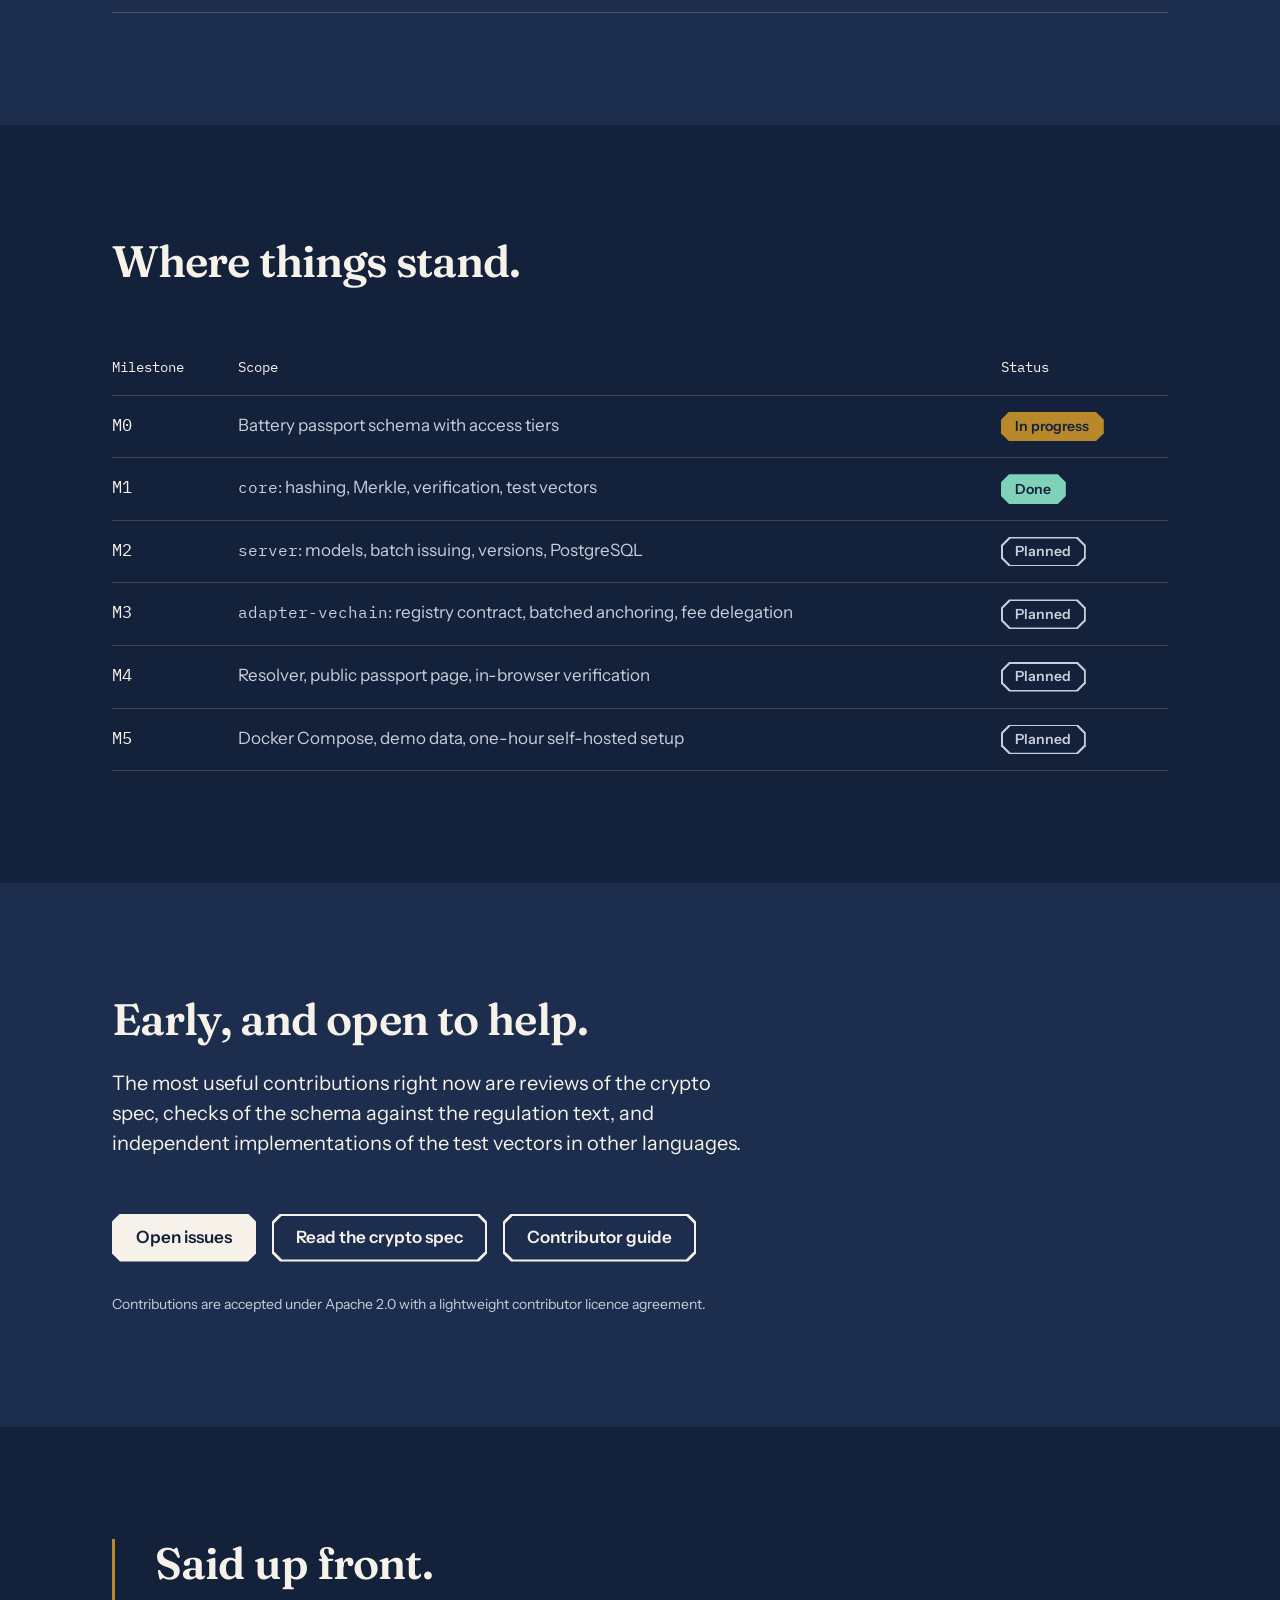
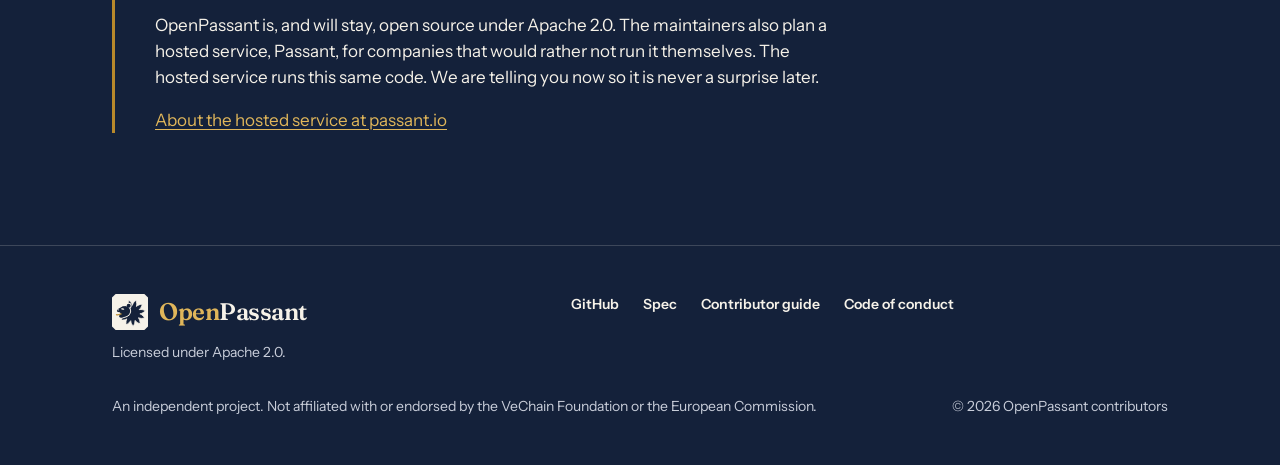
==== commit 58834105: "docs: mark M1 done on the roadmap The core package (canonicalisation, salted per-tier hashing, Merkl" ====
--- a/index.html
+++ b/index.html
@@ -53,7 +53,7 @@
 <section class="hero">
   <div class="wrap hero-grid">
     <div>
-      <span class="badge badge--progress">Pre-alpha, M1 in progress</span>
+      <span class="badge badge--progress">Pre-alpha, M1 complete</span>
       <h1>Open-source digital product passports.</h1>
       <p class="lede">OpenPassant is an Apache 2.0 toolkit for issuing, resolving and verifying EU Digital Product Passports, with tamper-evidence anchored on a public blockchain. First target: the EU battery passport, mandatory from 18 February 2027.</p>
       <div class="actions">
@@ -140,7 +140,7 @@
         <thead><tr><th scope="col">Milestone</th><th scope="col">Scope</th><th scope="col">Status</th></tr></thead>
         <tbody>
           <tr><th scope="row">M0</th><td>Battery passport schema with access tiers</td><td><span class="badge badge--progress">In progress</span></td></tr>
-          <tr><th scope="row">M1</th><td><code>core</code>: hashing, Merkle, verification, test vectors</td><td><span class="badge badge--progress">In progress</span></td></tr>
+          <tr><th scope="row">M1</th><td><code>core</code>: hashing, Merkle, verification, test vectors</td><td><span class="badge badge--ok">Done</span></td></tr>
           <tr><th scope="row">M2</th><td><code>server</code>: models, batch issuing, versions, PostgreSQL</td><td><span class="badge badge--planned">Planned</span></td></tr>
           <tr><th scope="row">M3</th><td><code>adapter-vechain</code>: registry contract, batched anchoring, fee delegation</td><td><span class="badge badge--planned">Planned</span></td></tr>
           <tr><th scope="row">M4</th><td>Resolver, public passport page, in-browser verification</td><td><span class="badge badge--planned">Planned</span></td></tr>
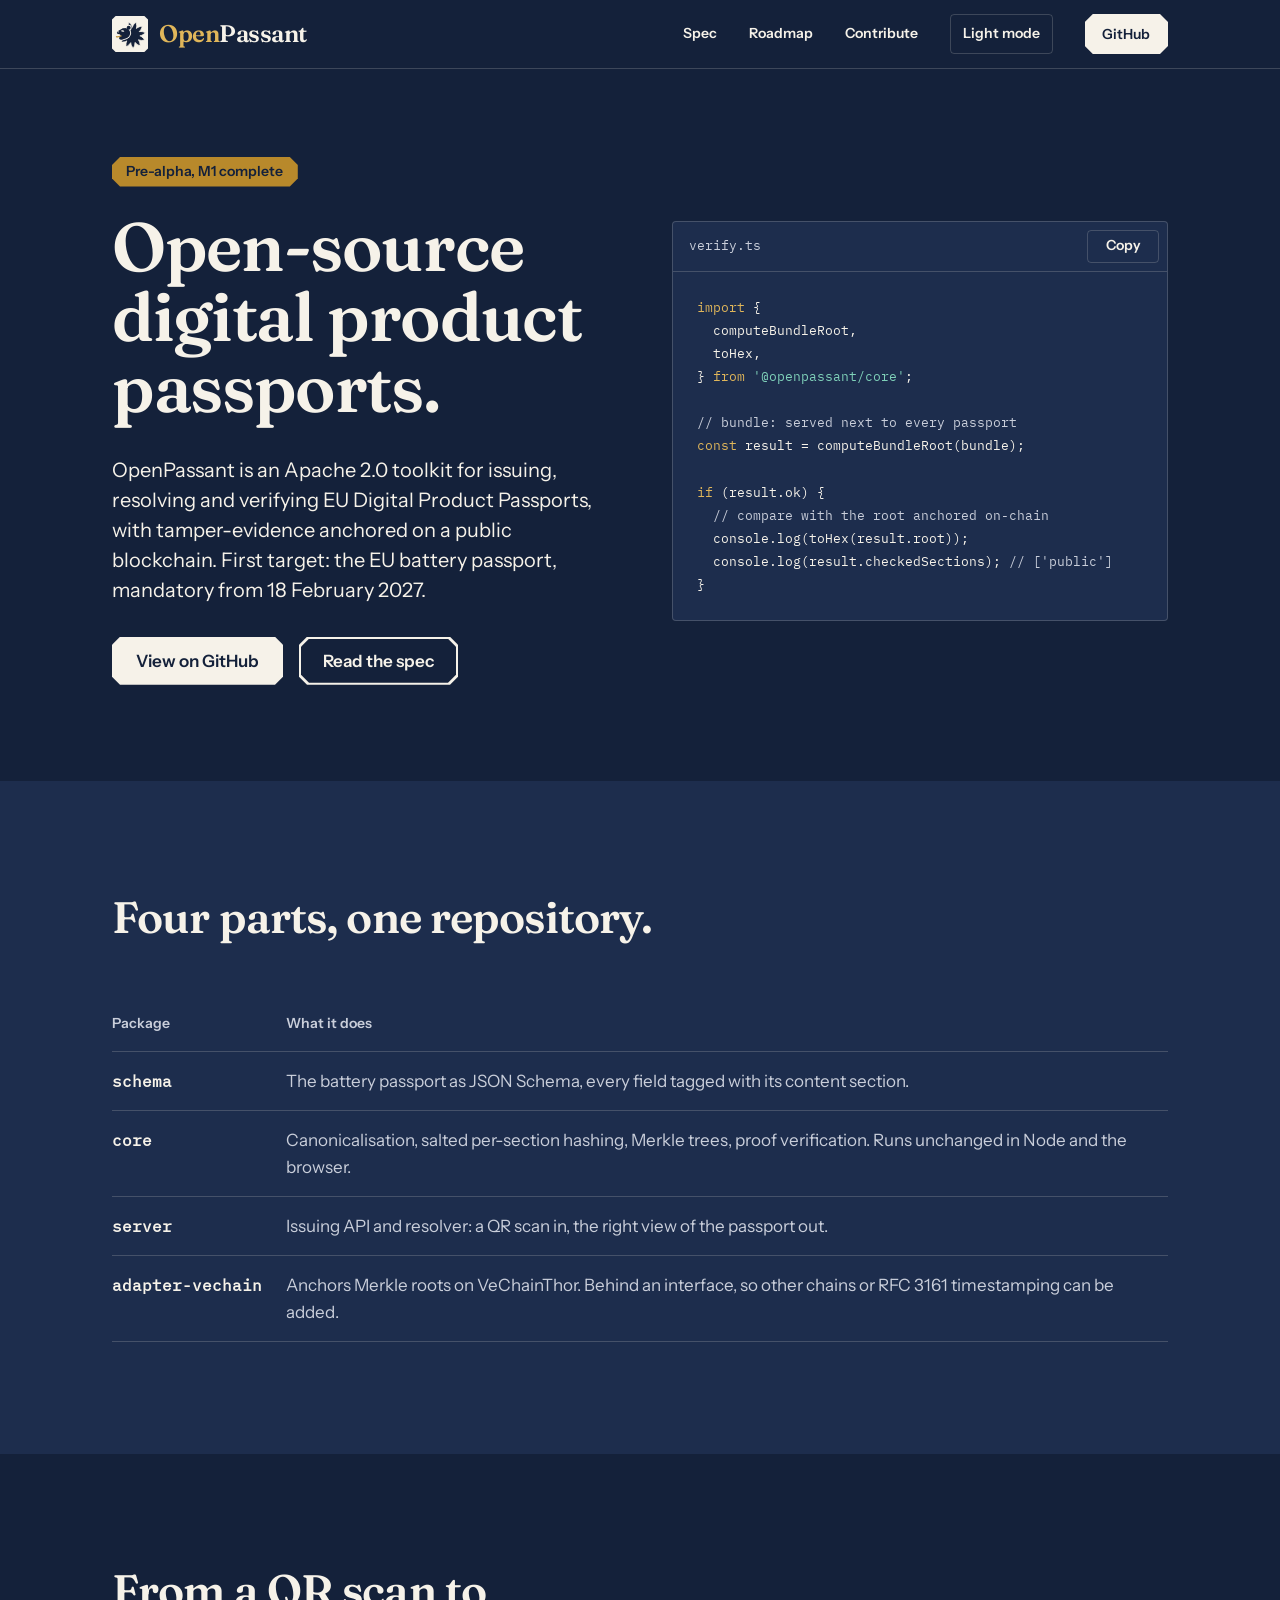
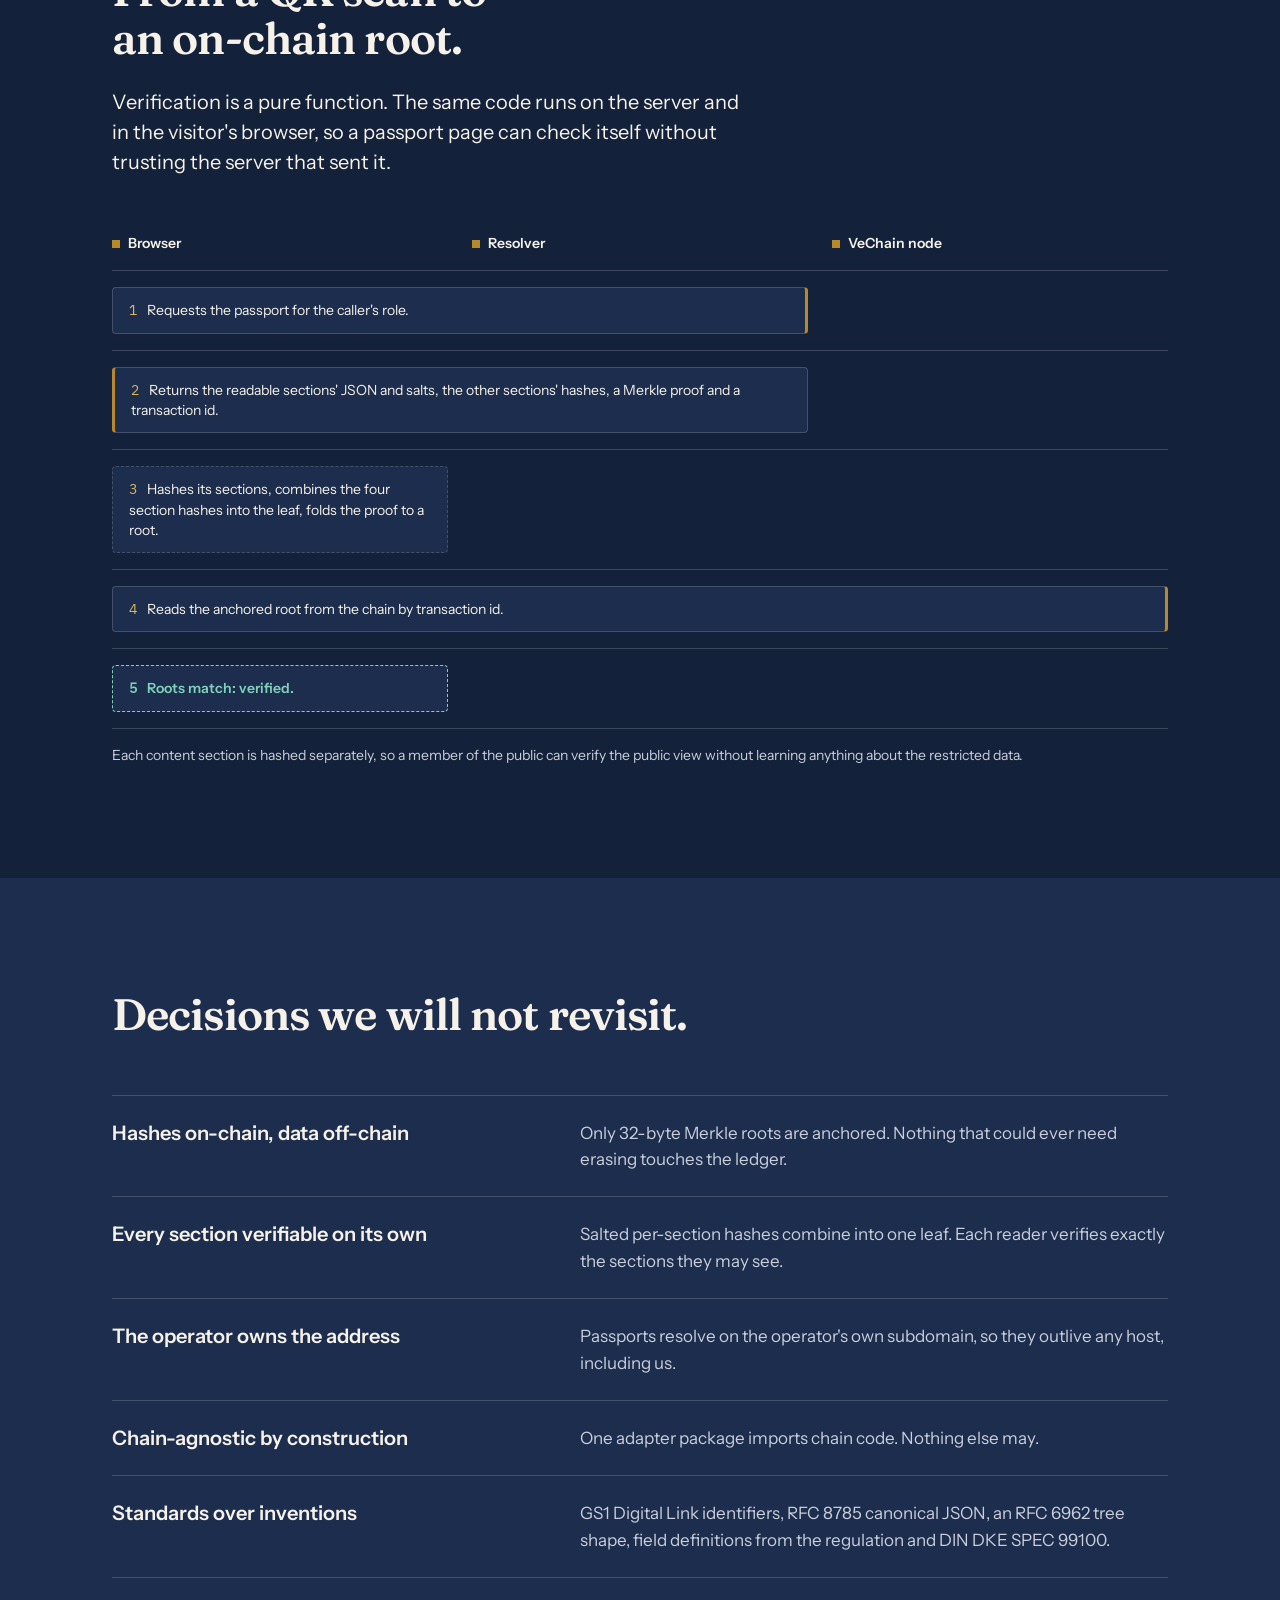
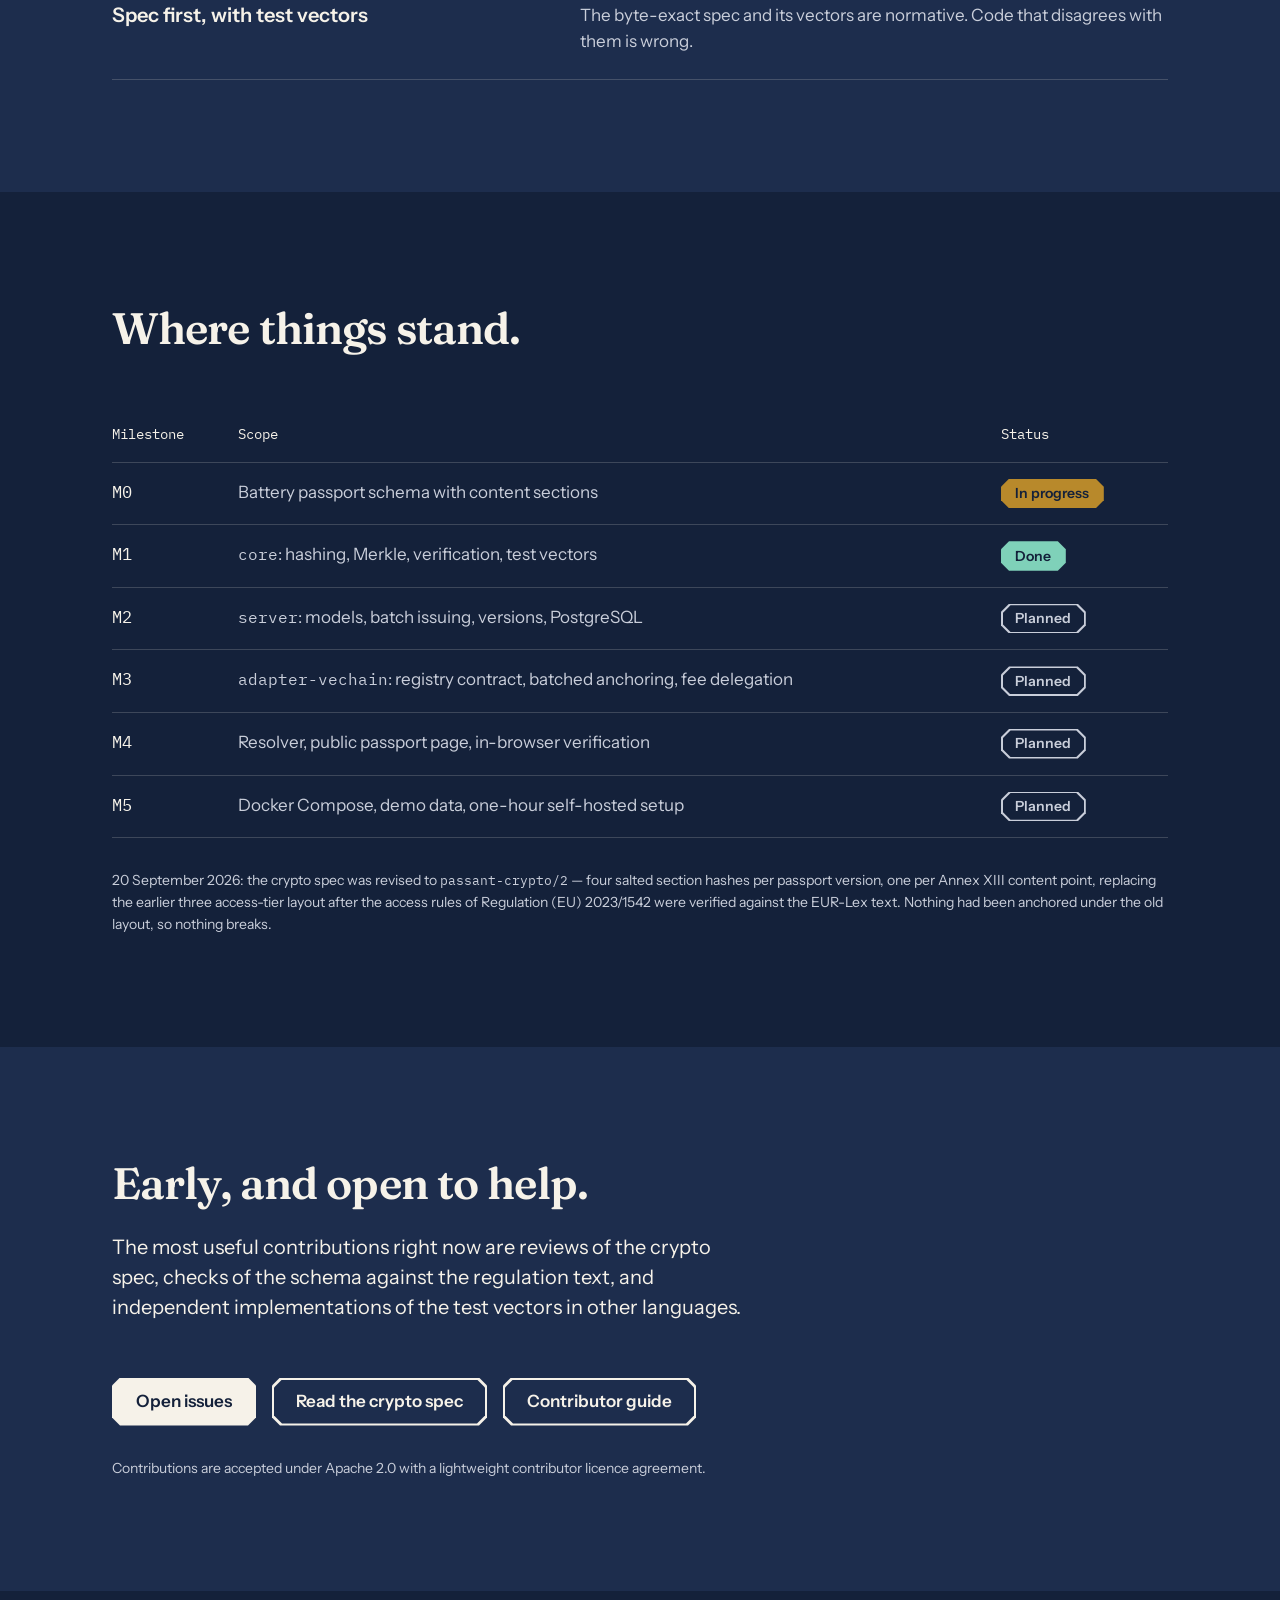
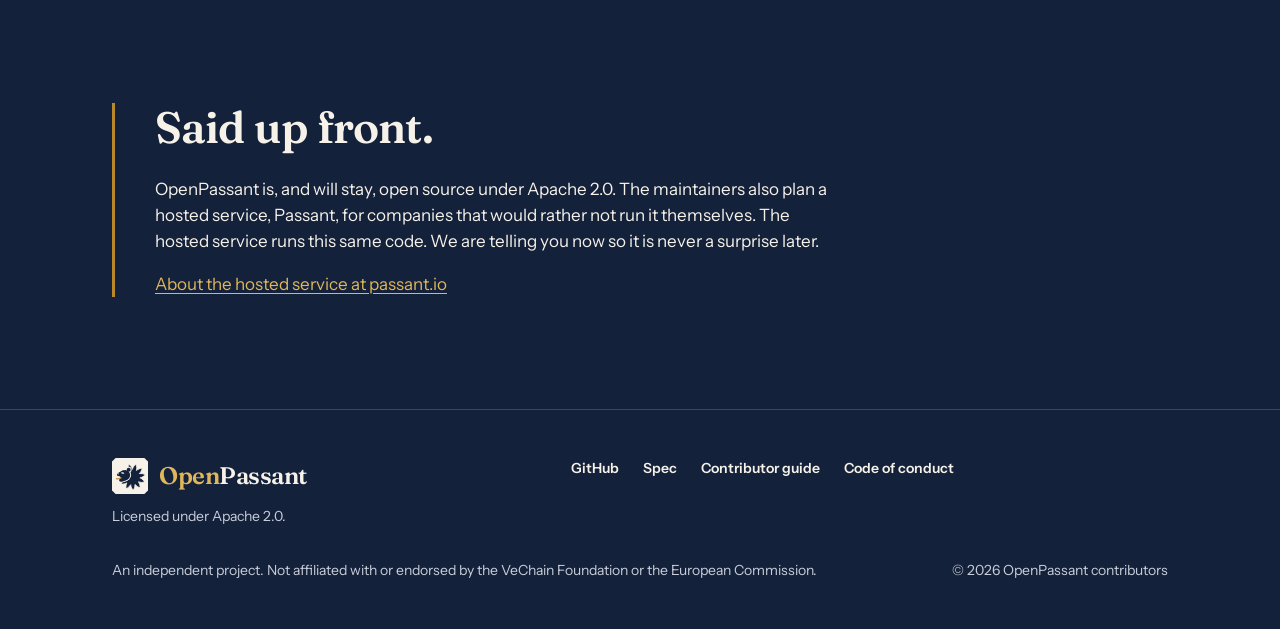
==== commit 9bcaa70a: "docs: adopt passant-crypto/2 section terminology and note the spec revision on the roadmap The crypt" ====
--- a/index.html
+++ b/index.html
@@ -74,7 +74,7 @@
 <span class="tok-k">if</span> (result.ok) {
   <span class="tok-c">// compare with the root anchored on-chain</span>
   console.log(toHex(result.root));
-  console.log(result.checkedTiers); <span class="tok-c">// ['public']</span>
+  console.log(result.checkedSections); <span class="tok-c">// ['public']</span>
 }</code></pre>
     </div>
   </div>
@@ -87,8 +87,8 @@
       <table class="packages">
         <thead><tr><th scope="col">Package</th><th scope="col">What it does</th></tr></thead>
         <tbody>
-          <tr><th scope="row"><code>schema</code></th><td>The battery passport as JSON Schema, every field tagged with its access tier.</td></tr>
-          <tr><th scope="row"><code>core</code></th><td>Canonicalisation, salted per-tier hashing, Merkle trees, proof verification. Runs unchanged in Node and the browser.</td></tr>
+          <tr><th scope="row"><code>schema</code></th><td>The battery passport as JSON Schema, every field tagged with its content section.</td></tr>
+          <tr><th scope="row"><code>core</code></th><td>Canonicalisation, salted per-section hashing, Merkle trees, proof verification. Runs unchanged in Node and the browser.</td></tr>
           <tr><th scope="row"><code>server</code></th><td>Issuing API and resolver: a QR scan in, the right view of the passport out.</td></tr>
           <tr><th scope="row"><code>adapter-vechain</code></th><td>Anchors Merkle roots on VeChainThor. Behind an interface, so other chains or RFC 3161 timestamping can be added.</td></tr>
         </tbody>
@@ -106,14 +106,14 @@
     <div class="seq">
       <div class="seq-lanes" aria-hidden="true"><span>Browser</span><span>Resolver</span><span>VeChain node</span></div>
       <ol class="seq-steps" role="list">
-        <li class="from-1-to-2"><div class="seq-msg"><span class="route">Browser to resolver</span>Requests the passport for the caller's access tier.</div></li>
-        <li class="from-2-to-1"><div class="seq-msg"><span class="route">Resolver to browser</span>Returns that tier's JSON and salt, the other tiers' hashes, a Merkle proof and a transaction id.</div></li>
-        <li class="self-1"><div class="seq-msg"><span class="route">In the browser</span>Hashes its tier, combines the three tier hashes into the leaf, folds the proof to a root.</div></li>
+        <li class="from-1-to-2"><div class="seq-msg"><span class="route">Browser to resolver</span>Requests the passport for the caller's role.</div></li>
+        <li class="from-2-to-1"><div class="seq-msg"><span class="route">Resolver to browser</span>Returns the readable sections' JSON and salts, the other sections' hashes, a Merkle proof and a transaction id.</div></li>
+        <li class="self-1"><div class="seq-msg"><span class="route">In the browser</span>Hashes its sections, combines the four section hashes into the leaf, folds the proof to a root.</div></li>
         <li class="from-1-to-3"><div class="seq-msg"><span class="route">Browser to VeChain node</span>Reads the anchored root from the chain by transaction id.</div></li>
         <li class="self-1 seq-done"><div class="seq-msg"><span class="route">In the browser</span>Roots match: verified.</div></li>
       </ol>
     </div>
-    <p class="small seq-key">Each access tier is hashed separately, so a member of the public can verify the public view without learning anything about the restricted data.</p>
+    <p class="small seq-key">Each content section is hashed separately, so a member of the public can verify the public view without learning anything about the restricted data.</p>
   </div>
 </section>
 
@@ -122,7 +122,7 @@
     <div class="section-head"><h2>Decisions we will not revisit.</h2></div>
     <dl class="ruled">
       <div class="ruled-row"><dt>Hashes on-chain, data off-chain</dt><dd>Only 32-byte Merkle roots are anchored. Nothing that could ever need erasing touches the ledger.</dd></div>
-      <div class="ruled-row"><dt>Every tier verifiable on its own</dt><dd>Salted per-tier hashes combine into one leaf. No tier has to trust another.</dd></div>
+      <div class="ruled-row"><dt>Every section verifiable on its own</dt><dd>Salted per-section hashes combine into one leaf. Each reader verifies exactly the sections they may see.</dd></div>
       <div class="ruled-row"><dt>The operator owns the address</dt><dd>Passports resolve on the operator's own subdomain, so they outlive any host, including us.</dd></div>
       <div class="ruled-row"><dt>Chain-agnostic by construction</dt><dd>One adapter package imports chain code. Nothing else may.</dd></div>
       <div class="ruled-row"><dt>Standards over inventions</dt><dd>GS1 Digital Link identifiers, RFC 8785 canonical JSON, an RFC 6962 tree shape, field definitions from the regulation and DIN DKE SPEC 99100.</dd></div>
@@ -139,7 +139,7 @@
       <table class="roadmap">
         <thead><tr><th scope="col">Milestone</th><th scope="col">Scope</th><th scope="col">Status</th></tr></thead>
         <tbody>
-          <tr><th scope="row">M0</th><td>Battery passport schema with access tiers</td><td><span class="badge badge--progress">In progress</span></td></tr>
+          <tr><th scope="row">M0</th><td>Battery passport schema with content sections</td><td><span class="badge badge--progress">In progress</span></td></tr>
           <tr><th scope="row">M1</th><td><code>core</code>: hashing, Merkle, verification, test vectors</td><td><span class="badge badge--ok">Done</span></td></tr>
           <tr><th scope="row">M2</th><td><code>server</code>: models, batch issuing, versions, PostgreSQL</td><td><span class="badge badge--planned">Planned</span></td></tr>
           <tr><th scope="row">M3</th><td><code>adapter-vechain</code>: registry contract, batched anchoring, fee delegation</td><td><span class="badge badge--planned">Planned</span></td></tr>
@@ -148,6 +148,7 @@
         </tbody>
       </table>
     </div>
+    <p class="small" style="margin-top: var(--space-8)">20 September 2026: the crypto spec was revised to <code>passant-crypto/2</code> — four salted section hashes per passport version, one per Annex XIII content point, replacing the earlier three access-tier layout after the access rules of Regulation (EU) 2023/1542 were verified against the EUR-Lex text. Nothing had been anchored under the old layout, so nothing breaks.</p>
   </div>
 </section>
 
